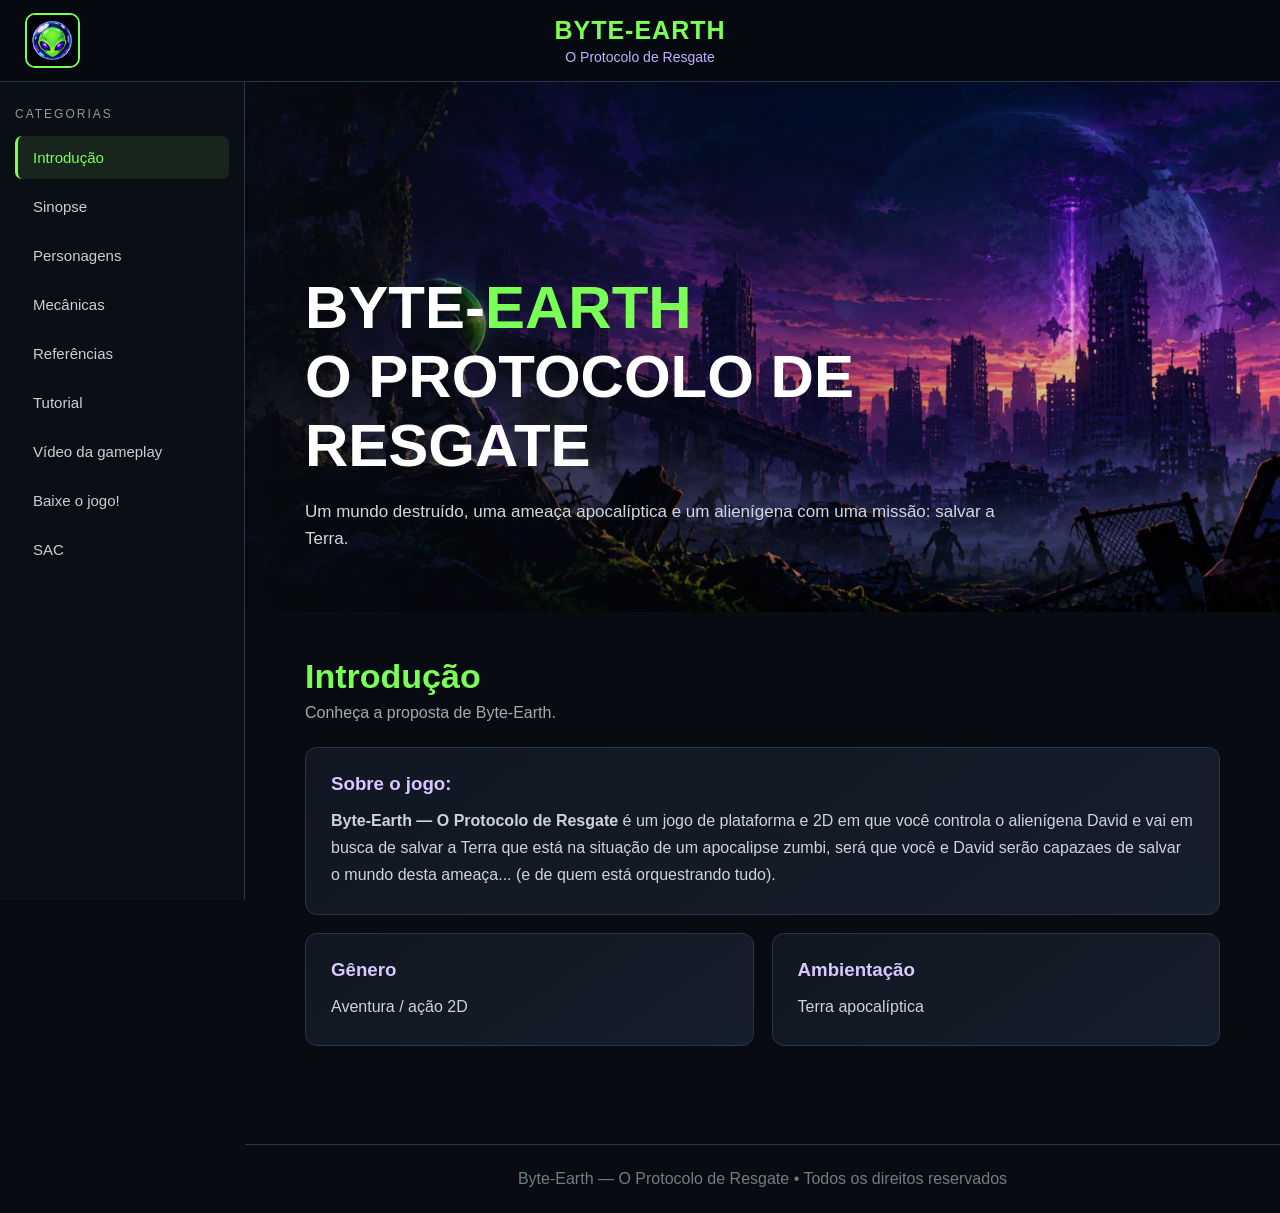
==== index.html @ 34f8e768 "Initial commit" ====
<!DOCTYPE html>
<html lang="pt-BR">

<head>
<meta charset="UTF-8">
<meta name="viewport" content="width=device-width, initial-scale=1.0">

<title>Byte-Earth — O Protocolo de Resgate</title>

<style>

* {
    box-sizing: border-box;
    margin: 0;
    padding: 0;
}

html {
    scroll-behavior: smooth;
}

body {
    font-family: Arial, sans-serif;
    background: #080b12;
    color: white;
}

/* CABEÇALHO */

header {
    position: fixed;
    top: 0;
    left: 0;
    right: 0;
    height: 82px;
    display: flex;
    align-items: center;
    justify-content: center;
    padding: 10px 25px;
    background: rgba(7, 10, 16, 0.95);
    border-bottom: 1px solid #2a3748;
    z-index: 1000;
}

.logo {
    position: absolute;
    left: 25px;
    width: 55px;
    height: 55px;
    border: 2px solid #79ff55;
    border-radius: 10px;
    display: flex;
    align-items: center;
    justify-content: center;
    color: #79ff55;
    font-size: 30px;
    overflow: hidden;
}

.logo img {
    width: 100%;
    height: 100%;
    object-fit: contain;
}

.titulo {
    text-align: center;
}

.titulo h1 {
    color: #79ff55;
    font-size: 25px;
    letter-spacing: 1px;
}

.titulo p {
    color: #c4b0ff;
    font-size: 14px;
    margin-top: 4px;
}

/* MENU LATERAL */

aside {
    position: fixed;
    top: 82px;
    left: 0;
    bottom: 0;
    width: 245px;
    background: #0a0f16;
    border-right: 1px solid #2a3748;
    padding: 25px 15px;
    z-index: 900;
}

.menu-titulo {
    color: #8d9aa7;
    font-size: 12px;
    text-transform: uppercase;
    letter-spacing: 2px;
    margin-bottom: 12px;
}

.menu button {
    width: 100%;
    border: none;
    background: transparent;
    color: #c7d0d8;
    text-align: left;
    padding: 13px 15px;
    margin: 3px 0;
    border-radius: 7px;
    cursor: pointer;
    font-size: 15px;
    border-left: 3px solid transparent;
    transition: 0.2s;
}

.menu button:hover {
    background: #17202c;
    color: white;
    border-left-color: #79ff55;
}

.menu button.ativo {
    background: #17251c;
    color: #79ff55;
    border-left-color: #79ff55;
}

/* CONTEÚDO PRINCIPAL */

main {
    margin-left: 245px;
    padding-top: 82px;
}

.banner {
    height: 530px;
    display: flex;
    align-items: flex-end;
    padding: 60px;
    position: relative;
    overflow: hidden;
    background-size: cover;
    background-position: center center;
    background-repeat: no-repeat;
    background-attachment: fixed;
}

.banner-imagem {
    position: absolute;
    inset: 0;
    width: 100%;
    height: 100%;
    object-fit: cover;
    z-index: 0;
}

.banner::after {
    content: "";
    position: absolute;
    inset: 0;
    background:
        linear-gradient(
            90deg,
            rgba(8, 11, 18, 0.85),
            rgba(8, 11, 18, 0.25),
            rgba(8, 11, 18, 0.05)
        );
    z-index: 1;
}

.banner-conteudo {
    position: relative;
    z-index: 2;
    max-width: 700px;
}

.banner h2 {
    font-size: 60px;
    text-transform: uppercase;
}

.banner h2 span {
    color: #79ff55;
}

.banner p {
    margin-top: 18px;
    color: #d0d8df;
    font-size: 17px;
    line-height: 1.6;
}

.conteudo {
    padding: 45px 60px 80px;
    max-width: 1100px;
}

.secao {
    display: none;
    animation: aparecer 0.3s ease;
}

.secao.ativa {
    display: block;
}

@keyframes aparecer {
    from {
        opacity: 0;
        transform: translateY(10px);
    }

    to {
        opacity: 1;
        transform: translateY(0);
    }
}

.secao h2 {
    color: #79ff55;
    font-size: 34px;
    margin-bottom: 8px;
}

.subtitulo {
    color: #9eabb8;
    margin-bottom: 25px;
}

/* CARDS */

.card {
    background:
        linear-gradient(
            145deg,
            #101722,
            #151e2b
        );
    border: 1px solid #2a3748;
    border-radius: 12px;
    padding: 25px;
    margin-bottom: 18px;
}

.card h3 {
    color: #d9c8ff;
    margin-bottom: 12px;
}

.card p {
    color: #cbd4dc;
    line-height: 1.7;
}

.imagem-espaco {
    width: 100%;
    min-height: 300px;
    display: flex;
    align-items: center;
    justify-content: center;
    background: #111722;
    border: 1px dashed #45566a;
    border-radius: 10px;
    color: #6f7d89;
    font-size: 18px;
    text-align: center;
    overflow: hidden;
}

.imagem-espaco img {
    max-width: 100%;
    max-height: 500px;
    object-fit: contain;
    border-radius: 8px;
}

.grid {
    display: grid;
    grid-template-columns: repeat(2, 1fr);
    gap: 18px;
}

/* VÍDEO DA GAMEPLAY */

.video-espaco {
    width: 100%;
    aspect-ratio: 16 / 9;
    min-height: 260px;
    display: flex;
    align-items: center;
    justify-content: center;
    background: #05080d;
    border: 1px dashed #45566a;
    border-radius: 10px;
    color: #6f7d89;
    font-size: 18px;
    text-align: center;
    overflow: hidden;
}

.video-espaco video,
.video-espaco iframe {
    width: 100%;
    height: 100%;
    border: 0;
    object-fit: contain;
}

/* VÍDEO DO TUTORIAL */

.video-tutorial {
    width: 100%;
    aspect-ratio: 16 / 9;
    background: #05080d;
    border: 1px solid #2a3748;
    border-radius: 10px;
    overflow: hidden;
}

.video-tutorial video {
    display: block;
    width: 100%;
    height: 100%;
    object-fit: contain;
}

/* RODAPÉ */

footer {
    margin-left: 245px;
    text-align: center;
    padding: 25px;
    border-top: 1px solid #2a3748;
    color: #6f7d89;
}

/* RESPONSIVIDADE PARA CELULARES E TABLETS */

@media (max-width: 768px) {

    header {
        height: 72px;
        padding: 8px 12px;
    }

    .logo {
        left: 12px;
        width: 44px;
        height: 44px;
    }

    .titulo h1 {
        font-size: 20px;
    }

    .titulo p {
        font-size: 12px;
    }

    aside {
        top: 72px;
        left: 0;
        right: 0;
        bottom: auto;
        width: 100%;
        padding: 8px 10px;
        border-right: 0;
        border-bottom: 1px solid #2a3748;
    }

    .menu-titulo {
        display: none;
    }

    .menu {
        display: flex;
        gap: 6px;
        overflow-x: auto;
        white-space: nowrap;
        scrollbar-width: thin;
    }

    .menu button {
        width: auto;
        flex: 0 0 auto;
        padding: 10px 12px;
        margin: 0;
        font-size: 13px;
        border-left: 0;
        border-bottom: 3px solid transparent;
        text-align: center;
    }

    .menu button:hover,
    .menu button.ativo {
        border-left-color: transparent;
        border-bottom-color: #79ff55;
    }

    main {
        margin-left: 0;
        padding-top: 132px;
    }

    .banner {
        height: 350px;
        padding: 25px;
        background-attachment: scroll;
    }

    .banner h2 {
        font-size: clamp(30px, 8vw, 46px);
    }

    .banner p {
        font-size: 14px;
    }

    .conteudo {
        padding: 30px 18px 55px;
    }

    .secao h2 {
        font-size: 29px;
    }

    .grid {
        grid-template-columns: 1fr;
    }

    .card {
        padding: 18px;
    }

    .imagem-espaco {
        min-height: 180px;
        font-size: 15px;
    }

    .video-espaco,
    .video-tutorial {
        min-height: 0;
    }

    footer {
        margin-left: 0;
        padding: 20px 12px;
    }
}

@media (max-width: 480px) {

    .logo {
        width: 38px;
        height: 38px;
    }

    .titulo h1 {
        font-size: 17px;
    }

    .titulo p {
        font-size: 11px;
    }

    .banner {
        height: 300px;
        padding: 18px;
    }

    .conteudo {
        padding-right: 14px;
        padding-left: 14px;
    }

    .card {
        padding: 15px;
    }
}

</style>

</head>

<body>

<header>

    <div class="logo">
        <img src="icone-jogo.jpg" alt="Logo Byte-Earth">
    </div>

    <div class="titulo">
        <h1>BYTE-EARTH</h1>
        <p>O Protocolo de Resgate</p>
    </div>

</header>

<!-- MENU -->

<aside>

    <div class="menu-titulo">
        Categorias
    </div>

    <nav class="menu">

        <button class="ativo"
            onclick="mostrar('introducao', this)">
            Introdução
        </button>

        <button onclick="mostrar('historia', this)">
            Sinopse
        </button>

        <button onclick="mostrar('personagem', this)">
            Personagens
        </button>

        <button onclick="mostrar('mecanica', this)">
            Mecânicas
        </button>

        <button onclick="mostrar('referencias', this)">
            Referências
        </button>

        <button onclick="mostrar('tutorial', this)">
            Tutorial
        </button>

        <button onclick="mostrar('gameplay', this)">
            Vídeo da gameplay
        </button>

        <button onclick="mostrar('download', this)">
            Baixe o jogo!
        </button>

        <button onclick="mostrar('outras', this)">
            SAC
        </button>

    </nav>

</aside>

<!-- CONTEÚDO -->

<main>

<section class="banner">

    <img
        class="banner-imagem"
        src="banner-jogo.jpeg"
        alt="Banner de Byte-Earth">

    <div class="banner-conteudo">

        <h2>
            BYTE-<span>EARTH</span><br>
            O PROTOCOLO DE RESGATE
        </h2>

        <p>
            Um mundo destruído,
            uma ameaça apocalíptica
            e um alienígena com uma missão:
            salvar a Terra.
        </p>

    </div>

</section>

<div class="conteudo">

<!-- INTRODUÇÃO -->

<section id="introducao" class="secao ativa">

    <h2>Introdução</h2>

    <p class="subtitulo">
        Conheça a proposta de Byte-Earth.
    </p>

    <div class="card">

        <h3>Sobre o jogo:</h3>

        <p>
            <strong>
                Byte-Earth — O Protocolo de Resgate
            </strong>

            é um jogo de plataforma e 2D em que você controla o alienígena David
            e vai em busca de salvar a Terra que está na situação de um apocalipse zumbi,
            será que você e David serão capazaes de salvar o mundo desta ameaça...
            (e de quem está orquestrando tudo).
        </p>

    </div>

    <div class="grid">

        <div class="card">
            <h3>Gênero</h3>
            <p>Aventura / ação 2D</p>
        </div>

        <div class="card">
            <h3>Ambientação</h3>
            <p>Terra apocalíptica</p>
        </div>

    </div>

</section>

<!-- SINOPSE -->

<section id="historia" class="secao">

    <h2>Sinopse</h2>

    <p class="subtitulo">
        O começo da jornada.
    </p>

    <div class="card">

        <h3>O Protocolo de Resgate</h3>

        <p>
            Durante uma exploração espacial, o alienígena David tem sua nave derrubada por um pulso eletromagnético misterioso e acaba caindo na Terra. Ao despertar nos destroços, ele encontra um planeta devastado, quase sem vida humana e dominado por uma perigosa corrupção digital. Armado apenas com seu Blaster de Depuração, David precisa desbravar cidades abandonadas e instalações subterrâneas, enfrentando criaturas corrompidas e superando complexos desafios de lógica, programação e matemática. Sua missão é sobreviver e desvendar o grande enigma: o que realmente aconteceu com a humanidade?

            “No mundo onde tudo pode ser reprogramado, até o destino da humanidade depende de uma escolha.”
        </p>

    </div>

    <div class="card">

        <h3>Objetivo</h3>

        <p>
            Explorar o ambiente,
            sobreviver às ameaças,
            encontrar itens importantes
            e avançar até descobrir como
            executar o protocolo de resgate.
        </p>

    </div>

</section>

<!-- PERSONAGENS -->

<section id="personagem" class="secao">

    <h2>Personagens</h2>

    <p class="subtitulo">
        Os personagens de Byte-Earth.
    </p>

    <div class="card">

        <h3>Alienígena David</h3>

        <p>
            David é o personagem principal, controlado
            pelo jogador.
            <br>
            Ele possui um visual alienígena,
            utiliza um traje espacial e sua
            arma: Blaster de Depuração para enfrentar os zumbis e outros perigos
            encontrados durante a missão.
        </p>

        <div class="imagem-espaco">
            <img src="david.png" alt="Imagem do alienígena David">
        </div>

    </div>

    <div class="card">

        <h3>Alienígena Paul</h3>

        <p>
            Paul é o antagonista principal, enfrentando ou se aliando
            ao jogador.
            <br>
            Ele possui um visual alienígena,
            utiliza um traje espacial e sua
            arma: Blaster de Depuração Zumbi para enfrentar o jogador e seus possíveis aliados
            encontrados durante a missão.
        </p>

        <div class="imagem-espaco">
            <img src="paul.png" alt="Imagem do alienígena Paul">
        </div>

    </div>

    <div class="card">

        <h3>Zumbi</h3>

        <p>
            Zumbi comum<br>
            Quem será que está por trás disso? São muitos!
        </p>

        <div class="imagem-espaco">
            <img src="zumbinormalidade.jpeg" alt="Imagem do zumbi">
        </div>

    </div>

    </div>

</section>

<!-- MECÂNICAS -->

<section id="mecanica" class="secao">

    <h2>Mecânicas</h2>

    <p class="subtitulo">
        Como o jogador interage com o jogo.
    </p>

    <div class="grid">

        <div class="card">

            <h3>Movimentação</h3>

            <p>
                • Andar<br>
                • Correr<br>
                • Pular<br>
                • Agachar
            </p>

        </div>

        <div class="card">

            <h3>Combate</h3>

            <p>
                • Mirar<br>
                • Atirar<br>
                • Enfrentar inimigos<br>
                • Reagir ao dano
            </p>

        </div>

    </div>

    <div class="card">

        <h3>Imagem das mecânicas</h3>

        <div class="imagem-espaco">
            <img src="mecanica-jogo.jpg" alt="Imagem das mecânicas do jogo">
        </div>

    </div>

</section>

<!-- REFERÊNCIAS -->

<section id="referencias" class="secao">

    <h2>Referências</h2>

    <p class="subtitulo">
        Referências e materiais utilizados no desenvolvimento de Byte-Earth.
    </p>

    <div class="card">

        <h3>Inspirações</h3>

        <p>
            Além da imaginação fértil dos desenvolvedores, alguns jogos e projetos que serviram de inspiração foram:<br>

            Mega man: a referência mais evidente, com o protagonista tendo características semelhantes ao Mega-man, já que
            David é pequeno e está em visão lateral, com a estrutura muito parecida com o personagem.<br>

            Alien Hominid: A história de Alien Hominid é parecida com a história de Byte-Earth, já que um alien(muito parecido com
            David inclusive) é submetido a situações caóiticas em meio a um cenário de destruição e cheio de combate.<br>

            Jogos de apocalipse zumbi em geral: O cenário zumbi foi inspirado no sucesso de séries e jogos como The Walking Dead, Resident Evil,
            Left 4 Dead e etc
        </p>

    </div>

</section>

<!-- TUTORIAL -->

<section id="tutorial" class="secao">

    <h2>Tutorial</h2>

    <p class="subtitulo">
        Aprenda como jogar Byte-Earth.
    </p>

    <div class="card">

        <h3>Como jogar</h3>

        <p>
            Confira o tutorial para conhecer os comandos e aprender o básico
            para começar sua aventura em Byte-Earth.
        </p>

        <div class="video-tutorial">

            <video controls playsinline preload="metadata">

                <source src="TUTORIAL.mp4" type="video/mp4">

            </video>

        </div>

    </div>

</section>

<!-- VÍDEO DA GAMEPLAY -->

<section id="gameplay" class="secao">

    <h2>Vídeo da gameplay</h2>

    <p class="subtitulo">
        Veja Byte-Earth em ação.
    </p>

    <div class="card">

        <h3>Gameplay do jogo</h3>

        <p>
            Assista a um vídeo mostrando um pouco da jogabilidade,
            dos cenários e dos desafios encontrados durante a aventura.
        </p>

        <div class="video-espaco">
    <video controls>
        <source src="video.gameplay.mp4" type="video/mp4">
    </video>
</div>

    </div>

</section>

<!-- DOWNLOAD -->

<section id="download" class="secao">

    <h2>Baixe o jogo!</h2>

    <p class="subtitulo">
        Em breve você poderá baixar o jogo por aqui.
    </p>

    <div class="card">

        <h3>Download</h3>

        <p>
            Link do github:<br>
            https://github.com/ophkkj/Byte-Earth-Jogo-2026
        </p>

    </div>

</section>

<!-- SAC -->

<section id="outras" class="secao">

    <h2>SAC</h2>

    <p class="subtitulo">
        Entre em contato com os desenvolvedores:
    </p>

    <div class="card">

        <h3>E-mail</h3>

        <p>
            davielmerror@gmail.com
            <br>
            ph13012000@gmail.com
            <br>
            guilherme.lima271985@gmail.com
        </p>

    </div>

</section>

</div>

</main>

<!-- RODAPÉ -->

<footer>

    Byte-Earth — O Protocolo de Resgate
    • Todos os direitos reservados

</footer>

<!-- JAVASCRIPT -->

<script>

function mostrar(id, botao) {

    const secoes =
        document.querySelectorAll(".secao");

    secoes.forEach(function(secao) {

        secao.classList.remove("ativa");

    });

    document
        .getElementById(id)
        .classList.add("ativa");

    const botoes =
        document.querySelectorAll(".menu button");

    botoes.forEach(function(btn) {

        btn.classList.remove("ativo");

    });

    botao.classList.add("ativo");

    window.scrollTo({
        top: 0,
        behavior: "smooth"
    });

}

window.addEventListener("scroll", function() {

    const imagem =
        document.querySelector(".banner-imagem");

    const scroll =
        window.scrollY;

    imagem.style.transform =
        "translateY(" + (scroll * 0.35) + "px)";

});

</script>

</body>
</html>
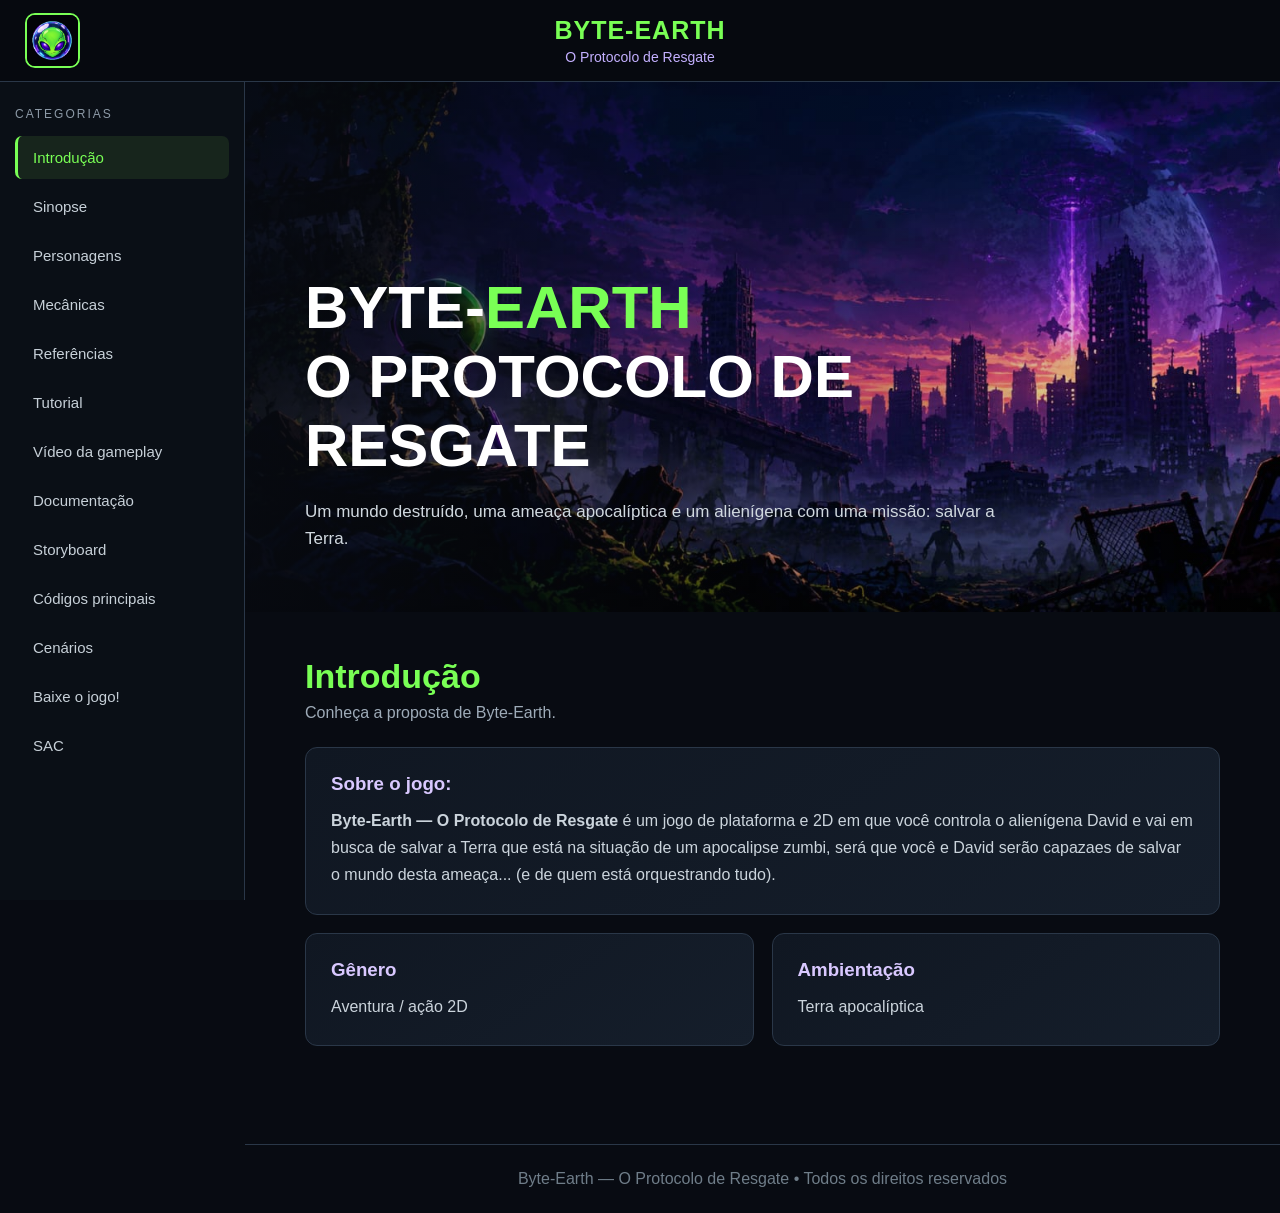
==== commit 4373313a: "nova_versao" ====
--- a/index.html
+++ b/index.html
@@ -91,6 +91,7 @@
     border-right: 1px solid #2a3748;
     padding: 25px 15px;
     z-index: 900;
+    overflow-y: auto;
 }
 
 .menu-titulo {
@@ -539,6 +540,24 @@
             Vídeo da gameplay
         </button>
 
+        <!-- NOVAS ABAS -->
+
+        <button onclick="mostrar('documentacao', this)">
+            Documentação
+        </button>
+
+        <button onclick="mostrar('storyboard', this)">
+            Storyboard
+        </button>
+
+        <button onclick="mostrar('codigos', this)">
+            Códigos principais
+        </button>
+
+        <button onclick="mostrar('cenarios', this)">
+            Cenários
+        </button>
+
         <button onclick="mostrar('download', this)">
             Baixe o jogo!
         </button>
@@ -808,7 +827,9 @@
             David inclusive) é submetido a situações caóiticas em meio a um cenário de destruição e cheio de combate.<br>
 
             Jogos de apocalipse zumbi em geral: O cenário zumbi foi inspirado no sucesso de séries e jogos como The Walking Dead, Resident Evil,
-            Left 4 Dead e etc
+            Left 4 Dead e etc<br>
+
+            Cuphead: além de todos esses, a boss fight foi inspirada nas lutas de Cuphead
         </p>
 
     </div>
@@ -877,6 +898,339 @@
 
 </section>
 
+
+<!-- DOCUMENTAÇÃO -->
+
+<section id="documentacao" class="secao">
+
+    <h2>Documentação</h2>
+
+    <p class="subtitulo">
+        Materiais de documentação do projeto Byte-Earth.
+    </p>
+
+    <div class="card">
+
+        <h3>Roteiro completo</h3>
+
+        <p>
+            Aqui será apresentado o roteiro completo do jogo.
+        </p>
+
+        <div class="imagem-espaco">
+
+    <a href="ROTEIRO.COMPLETO.pdf" target="_blank">
+        ROTEIRO COMPLETO
+    </a>
+
+</div>
+
+    </div>
+
+    <div class="card">s
+
+        <h3>ABNT</h3>
+
+        <p>
+            Documentação do projeto organizada de acordo
+            com as normas solicitadas.
+        </p>
+
+        <div class="imagem-espaco">
+
+    <a href="Byte_Earth_Documentacao_ABNT_Completa.docx" target="_blank">
+        ABNT
+    </a>
+
+</div>
+
+    </div>
+
+    <div class="card">
+
+        <h3>Documentação do site</h3>
+
+        <p>
+            Documentação referente à criação,
+            estrutura e desenvolvimento do site.
+        </p>
+
+        <div class="imagem-espaco">
+
+    <a href="Documentacao_site_certo.pdf" target="_blank">
+        DOCUMENTAÇÃO DO SITE
+    </a>
+
+</div>
+
+    </div>
+
+</section>
+
+
+<!-- STORYBOARD -->
+
+<section id="storyboard" class="secao">
+
+    <h2>Storyboards</h2>
+
+    <p class="subtitulo">
+        Representação das principais cenas do jogo.<br>
+        (Idealizadas em Maio, nem todas foram pra versão final)
+    </p>
+
+    <div class="grid">
+
+        <div class="card">
+
+            <h3>Storyboard 1</h3>
+
+            <div class="imagem-espaco">
+                <img src="storyboard1.jpg" alt="Storyboard 1">
+            </div>
+
+        </div>
+
+        <div class="card">
+
+            <h3>Storyboard 2</h3>
+
+            <div class="imagem-espaco">
+                <img src="storyboard2.jpg" alt="Storyboard 2">
+            </div>
+
+        </div>
+
+        <div class="card">
+
+            <h3>Storyboard 3</h3>
+
+            <div class="imagem-espaco">
+                <img src="storyboard3.jpg" alt="Storyboard 3">
+            </div>
+
+        </div>
+
+        <div class="card">
+
+            <h3>Storyboard 4</h3>
+
+            <div class="imagem-espaco">
+                <img src="storyboard4.jpg" alt="Storyboard 4">
+            </div>
+
+        </div>
+
+        <div class="card">
+
+            <h3>Storyboard 5</h3>
+
+            <div class="imagem-espaco">
+                <img src="storyboard5.jpg" alt="Storyboard 5">
+            </div>
+
+        </div>
+
+    </div>
+
+</section>
+
+
+<!-- CÓDIGOS PRINCIPAIS -->
+
+<section id="codigos" class="secao">
+
+    <h2>Códigos principais</h2>
+
+    <p class="subtitulo">
+        Principais códigos utilizados no projeto.
+    </p>
+
+    <div class="card">
+
+        <h3>Principais códigos do jogo</h3>
+
+        <p>
+            Aqui serão apresentados os principais códigos
+            utilizados no desenvolvimento do jogo.
+        </p>
+
+        <div class="imagem-espaco">
+
+            <button onclick="codigoJogoAnterior()">
+                &#10094;
+            </button>
+
+            <img id="codigo-jogo-imagem"
+                src="ESPACO_PARA_IMAGEM_CODIGO_JOGO_1"
+                alt="Código principal do jogo">
+
+            <button onclick="codigoJogoProximo()">
+                &#10095;
+            </button>
+
+        </div>
+
+        <p>
+            <span id="codigo-jogo-contador">1 / 5</span>
+        </p>
+
+    </div>
+
+
+    <div class="card">
+
+        <h3>Principais códigos do site</h3>
+
+        <p>
+            Aqui serão apresentados os principais códigos
+            utilizados no desenvolvimento do site.
+        </p>
+
+        <div class="imagem-espaco">
+
+            <button onclick="codigoSiteAnterior()">
+                &#10094;
+            </button>
+
+            <img id=""
+                src="ESPACO_PARA_IMAGEM_CODIGO_SITE_1"
+                alt="Código principal do site">
+
+            <button onclick="codigoSiteProximo()">
+                &#10095;
+            </button>
+
+        </div>
+
+        <p>
+            <span id="codigo-site-contador">1 / 5</span>
+        </p>
+
+    </div>
+
+</section>
+
+
+<!-- CENÁRIOS -->
+
+<section id="cenarios" class="secao">
+
+    <h2>Cenários</h2>
+
+    <p class="subtitulo">
+        Principais cenários presentes no jogo.
+    </p>
+
+    <div class="card">
+
+        <h3> Menu pricipal</h3>
+
+        <div class="imagem-espaco">
+            <img src="menu.jpeg" alt="Cenário 1">
+        </div>
+
+        <p>
+            Menu Principal, é nessa imagem que você tem sua primeira interaçaão com Byte-Earth, podendo começar a jogar,
+            escolher opções, ou sair do jogo... Mas você não faria isso com o David.
+        </p>
+
+    </div>
+
+
+    <div class="card">
+
+        <h3>Avenida dos Sonhos </h3>
+
+        <div class="imagem-espaco">
+            <img src="fase1.jpeg" alt="Cenário 2">
+        </div>
+
+        <p>
+            Fase inicial, é aqui que você aprende os comandos básicos e inicia sua jornada em Byte-Earth.
+        </p>
+
+    </div>
+
+
+    <div class="card">
+
+        <h3>Subúrbios Devastados (parte 1)</h3>
+
+        <div class="imagem-espaco">
+            <img src="SUBURBIOS.DEVASTADOS.png" alt="Cenário 3">
+        </div>
+
+        <p>
+            Apenas um zumbi para preparar David do que vem pela frente. 
+        </p>
+
+    </div>
+
+
+    <div class="card">
+
+        <h3>Subúrbios Devastados (parte 2)</h3>
+
+        <div class="imagem-espaco">
+            <img src="Metrô em Ruínas na Cidade Abandonada.png" alt="Cenário 4">
+        </div>
+
+        <p>
+             CUIDADO! SÃO MUITOS!!!
+        </p>
+
+    </div>
+
+
+    <div class="card">
+
+        <h3>Metrô em Ruínas (parte 1)</h3>
+
+        <div class="imagem-espaco">
+            <img src="fase4.jpeg" alt="Cenário 5">
+        </div>
+
+        <p>
+            Mais alguns zumbis. Onde foram parar os humanos?
+        </p>
+
+    </div>
+
+
+    <div class="card">
+
+        <h3>Metrô em Ruínas (parte 2, Quiz)</h3>
+
+        <div class="imagem-espaco">
+            <img src="METRO.QUIZ.png" alt="Cenário 6">
+        </div>
+
+        <p>
+            Chega de zumbis! Aqui você terá de por em prática seus conhecimentos sobre IFDS, ACRE e matemática. Isso se quiser
+            passar para uma... EMBOSCADA!! 
+        </p>
+
+    </div>
+
+    <div class="card">
+
+        <h3>David vs Paul</h3>
+
+        <div class="imagem-espaco">
+            <img src="arena.jpeg" alt="Cenário 7">
+        </div>
+
+        <p>
+            Chegou a hora de enfrentar o responsável por todo o caos da Terra, 
+            se prepare para uma batalha épica contra Paul, o irmão do protagonista.
+        </p>
+
+    </div>
+
+</section>
+
+
 <!-- DOWNLOAD -->
 
 <section id="download" class="secao">
@@ -893,7 +1247,7 @@
 
         <p>
             Link do github:<br>
-            https://github.com/ophkkj/Byte-Earth-Jogo-2026
+            https://github.com/ophkkj/ByteEarth_completo_versao_final
         </p>
 
     </div>
@@ -976,6 +1330,85 @@
 
 }
 
+
+/* CÓDIGOS DO JOGO */
+
+let codigoJogoAtual = 1;
+
+function codigoJogoProximo() {
+
+    codigoJogoAtual++;
+
+    if (codigoJogoAtual > 5) {
+        codigoJogoAtual = 1;
+    }
+
+    document.getElementById("codigo-jogo-imagem").src =
+        "ESPACO_PARA_IMAGEM_CODIGO_JOGO_" +
+        codigoJogoAtual;
+
+    document.getElementById("codigo-jogo-contador").textContent =
+        codigoJogoAtual + " / 5";
+
+}
+
+function codigoJogoAnterior() {
+
+    codigoJogoAtual--;
+
+    if (codigoJogoAtual < 1) {
+        codigoJogoAtual = 5;
+    }
+
+    document.getElementById("codigo-jogo-imagem").src =
+        "ESPACO_PARA_IMAGEM_CODIGO_JOGO_" +
+        codigoJogoAtual;
+
+    document.getElementById("codigo-jogo-contador").textContent =
+        codigoJogoAtual + " / 5";
+
+}
+
+
+/* CÓDIGOS DO SITE */
+
+let codigoSiteAtual = 1;
+
+function codigoSiteProximo() {
+
+    codigoSiteAtual++;
+
+    if (codigoSiteAtual > 5) {
+        codigoSiteAtual = 1;
+    }
+
+    document.getElementById("codigo-site-imagem").src =
+        "ESPACO_PARA_IMAGEM_CODIGO_SITE_" +
+        codigoSiteAtual;
+
+    document.getElementById("codigo-site-contador").textContent =
+        codigoSiteAtual + " / 5";
+
+}
+
+function codigoSiteAnterior() {
+
+    codigoSiteAtual--;
+
+    if (codigoSiteAtual < 1) {
+        codigoSiteAtual = 5;
+    }
+
+    document.getElementById("codigo-site-imagem").src =
+        "ESPACO_PARA_IMAGEM_CODIGO_SITE_" +
+        codigoSiteAtual;
+
+    document.getElementById("codigo-site-contador").textContent =
+        codigoSiteAtual + " / 5";
+
+}
+
+
 window.addEventListener("scroll", function() {
 
     const imagem =
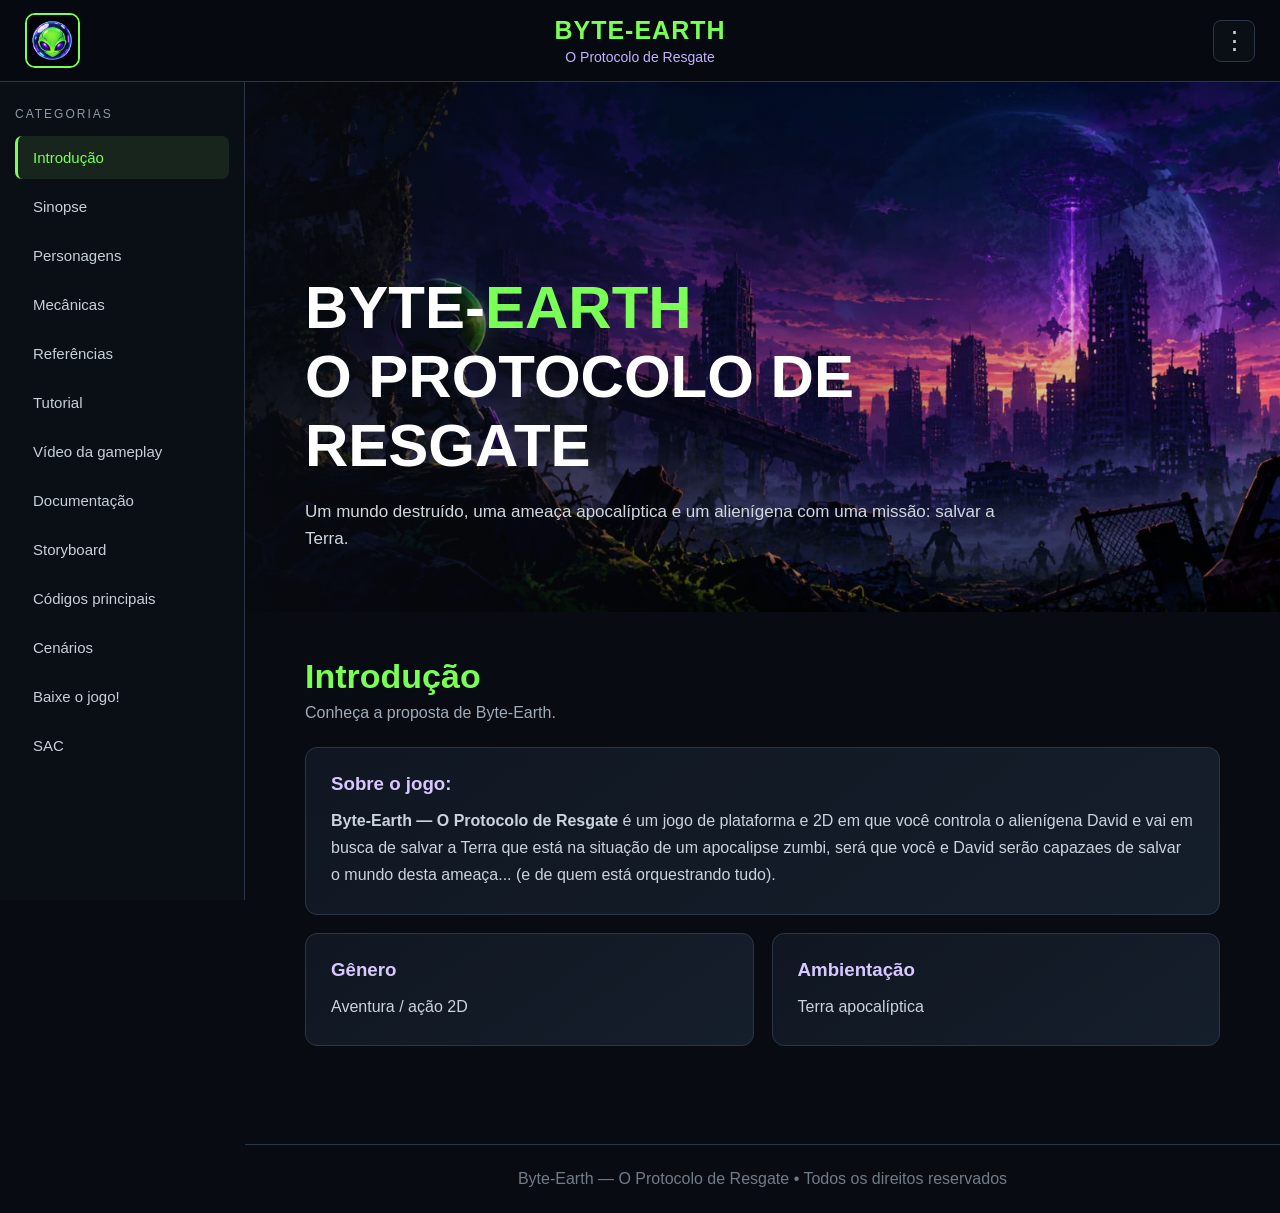
==== commit 684be4a8: "atualizaçao-semi" ====
--- a/index.html
+++ b/index.html
@@ -79,6 +79,226 @@
     margin-top: 4px;
 }
 
+
+/* ============================= */
+/* OPÇÕES DE VISUALIZAÇÃO */
+/* ============================= */
+
+.opcoes-visualizacao {
+    position: absolute;
+    right: 25px;
+    top: 50%;
+    transform: translateY(-50%);
+    z-index: 1100;
+}
+
+#botao-tema {
+    width: 42px;
+    height: 42px;
+    border: 1px solid #2a3748;
+    border-radius: 8px;
+    background: #0a0f16;
+    color: #c7d0d8;
+    font-size: 25px;
+    line-height: 1;
+    cursor: pointer;
+    transition: 0.2s;
+}
+
+#botao-tema:hover {
+    background: #17202c;
+    color: #79ff55;
+    border-color: #79ff55;
+}
+
+.menu-tema {
+    display: none;
+    position: absolute;
+    right: 0;
+    top: 50px;
+    width: 175px;
+    background: #0a0f16;
+    border: 1px solid #2a3748;
+    border-radius: 8px;
+    padding: 6px;
+    box-shadow: 0 8px 25px rgba(0, 0, 0, 0.35);
+}
+
+.menu-tema.aberto {
+    display: block;
+}
+
+.menu-tema button {
+    width: 100%;
+    border: none;
+    background: transparent;
+    color: #c7d0d8;
+    text-align: left;
+    padding: 10px 12px;
+    border-radius: 6px;
+    cursor: pointer;
+    font-size: 14px;
+}
+
+.menu-tema button:hover {
+    background: #17202c;
+    color: #79ff55;
+}
+
+
+/* ============================= */
+/* MODO CLARO */
+/* ============================= */
+
+body.modo-claro {
+    background: #f4f6f8;
+    color: #17202c;
+}
+
+body.modo-claro header {
+    background: rgba(255, 255, 255, 0.96);
+    border-bottom-color: #cbd3dc;
+}
+
+body.modo-claro #botao-tema {
+    background: #ffffff;
+    color: #4b5865;
+    border-color: #cbd3dc;
+}
+
+body.modo-claro #botao-tema:hover {
+    background: #eef3f0;
+    color: #2f8f1f;
+    border-color: #79ff55;
+}
+
+body.modo-claro .menu-tema {
+    background: #ffffff;
+    border-color: #cbd3dc;
+    box-shadow: 0 8px 25px rgba(0, 0, 0, 0.15);
+}
+
+body.modo-claro .menu-tema button {
+    color: #36414c;
+}
+
+body.modo-claro .menu-tema button:hover {
+    background: #eef3f0;
+    color: #2f8f1f;
+}
+
+body.modo-claro aside {
+    background: #ffffff;
+    border-right-color: #cbd3dc;
+}
+
+body.modo-claro .menu-titulo {
+    color: #66727d;
+}
+
+body.modo-claro .menu button {
+    color: #4b5865;
+}
+
+body.modo-claro .menu button:hover {
+    background: #e9eef2;
+    color: #17202c;
+    border-left-color: #2f8f1f;
+}
+
+body.modo-claro .menu button.ativo {
+    background: #e8f3e5;
+    color: #2f8f1f;
+    border-left-color: #2f8f1f;
+}
+
+body.modo-claro .banner::after {
+    background:
+        linear-gradient(
+            90deg,
+            rgba(255, 255, 255, 0.82),
+            rgba(255, 255, 255, 0.30),
+            rgba(255, 255, 255, 0.05)
+        );
+}
+
+body.modo-claro .banner p {
+    color: #27333e;
+}
+
+body.modo-claro .secao h2 {
+    color: #2f8f1f;
+}
+
+body.modo-claro .subtitulo {
+    color: #66727d;
+}
+
+body.modo-claro .card {
+    background:
+        linear-gradient(
+            145deg,
+            #ffffff,
+            #eef2f5
+        );
+    border-color: #cbd3dc;
+}
+
+body.modo-claro .card h3 {
+    color: #5d42a6;
+}
+
+body.modo-claro .card p {
+    color: #36414c;
+}
+
+body.modo-claro .imagem-espaco {
+    background: #edf1f4;
+    border-color: #9eabb8;
+    color: #66727d;
+}
+
+body.modo-claro .video-espaco {
+    background: #e8edf1;
+    border-color: #9eabb8;
+    color: #66727d;
+}
+
+body.modo-claro .video-tutorial {
+    background: #e8edf1;
+    border-color: #cbd3dc;
+}
+
+body.modo-claro footer {
+    border-top-color: #cbd3dc;
+    color: #66727d;
+}
+
+body.modo-claro .botao-download {
+    background: #2f8f1f;
+    color: #ffffff;
+    border-color: #2f8f1f;
+}
+
+body.modo-claro .botao-download:hover {
+    background: transparent;
+    color: #2f8f1f;
+    border-color: #2f8f1f;
+}
+
+body.modo-claro .logo {
+    border-color: #2f8f1f;
+}
+
+body.modo-claro .titulo h1 {
+    color: #2f8f1f;
+}
+
+body.modo-claro .titulo p {
+    color: #6f50bd;
+}
+
+
 /* MENU LATERAL */
 
 aside {
@@ -129,6 +349,7 @@
     border-left-color: #79ff55;
 }
 
+
 /* CONTEÚDO PRINCIPAL */
 
 main {
@@ -230,6 +451,7 @@
     color: #9eabb8;
     margin-bottom: 25px;
 }
+
 
 /* CARDS */
 
@@ -278,11 +500,23 @@
     border-radius: 8px;
 }
 
+.codigo-imagem {
+    max-width: calc(100% - 100px);
+    max-height: 450px;
+    width: auto;
+    height: auto;
+    object-fit: contain;
+    border-radius: 8px;
+    flex-shrink: 1;
+    min-width: 0;
+}
+
 .grid {
     display: grid;
     grid-template-columns: repeat(2, 1fr);
     gap: 18px;
 }
+
 
 /* VÍDEO DA GAMEPLAY */
 
@@ -310,6 +544,7 @@
     object-fit: contain;
 }
 
+
 /* VÍDEO DO TUTORIAL */
 
 .video-tutorial {
@@ -328,6 +563,30 @@
     object-fit: contain;
 }
 
+
+/* BOTÃO DE DOWNLOAD */
+
+.botao-download {
+    display: inline-block;
+    padding: 13px 28px;
+    margin-top: 10px;
+    background: #79ff55;
+    color: #080b12;
+    text-decoration: none;
+    font-weight: bold;
+    font-size: 16px;
+    border-radius: 8px;
+    border: 2px solid #79ff55;
+    transition: 0.2s;
+}
+
+.botao-download:hover {
+    background: transparent;
+    color: #79ff55;
+    transform: scale(1.05);
+}
+
+
 /* RODAPÉ */
 
 footer {
@@ -338,6 +597,7 @@
     color: #6f7d89;
 }
 
+
 /* RESPONSIVIDADE PARA CELULARES E TABLETS */
 
 @media (max-width: 768px) {
@@ -359,6 +619,20 @@
 
     .titulo p {
         font-size: 12px;
+    }
+
+    .opcoes-visualizacao {
+        right: 12px;
+    }
+
+    #botao-tema {
+        width: 38px;
+        height: 38px;
+        font-size: 23px;
+    }
+
+    .menu-tema {
+        top: 45px;
     }
 
     aside {
@@ -401,6 +675,11 @@
         border-bottom-color: #79ff55;
     }
 
+    body.modo-claro .menu button:hover,
+    body.modo-claro .menu button.ativo {
+        border-bottom-color: #2f8f1f;
+    }
+
     main {
         margin-left: 0;
         padding-top: 132px;
@@ -483,7 +762,6 @@
 }
 
 </style>
-
 </head>
 
 <body>
@@ -499,7 +777,31 @@
         <p>O Protocolo de Resgate</p>
     </div>
 
+    <div class="opcoes-visualizacao">
+
+        <button
+            id="botao-tema"
+            onclick="alternarMenuTema()"
+            aria-label="Opções de visualização">
+            ⋮
+        </button>
+
+        <div id="menu-tema" class="menu-tema">
+
+            <button onclick="mudarTema('claro')">
+                ☀️ Modo claro
+            </button>
+
+            <button onclick="mudarTema('escuro')">
+                🌙 Modo escuro
+            </button>
+
+        </div>
+
+    </div>
+
 </header>
+
 
 <!-- MENU -->
 
@@ -540,8 +842,6 @@
             Vídeo da gameplay
         </button>
 
-        <!-- NOVAS ABAS -->
-
         <button onclick="mostrar('documentacao', this)">
             Documentação
         </button>
@@ -569,6 +869,7 @@
     </nav>
 
 </aside>
+
 
 <!-- CONTEÚDO -->
 
@@ -599,7 +900,9 @@
 
 </section>
 
+
 <div class="conteudo">
+
 
 <!-- INTRODUÇÃO -->
 
@@ -616,6 +919,7 @@
         <h3>Sobre o jogo:</h3>
 
         <p>
+
             <strong>
                 Byte-Earth — O Protocolo de Resgate
             </strong>
@@ -624,6 +928,7 @@
             e vai em busca de salvar a Terra que está na situação de um apocalipse zumbi,
             será que você e David serão capazaes de salvar o mundo desta ameaça...
             (e de quem está orquestrando tudo).
+
         </p>
 
     </div>
@@ -644,6 +949,7 @@
 
 </section>
 
+
 <!-- SINOPSE -->
 
 <section id="historia" class="secao">
@@ -659,9 +965,11 @@
         <h3>O Protocolo de Resgate</h3>
 
         <p>
+
             Durante uma exploração espacial, o alienígena David tem sua nave derrubada por um pulso eletromagnético misterioso e acaba caindo na Terra. Ao despertar nos destroços, ele encontra um planeta devastado, quase sem vida humana e dominado por uma perigosa corrupção digital. Armado apenas com seu Blaster de Depuração, David precisa desbravar cidades abandonadas e instalações subterrâneas, enfrentando criaturas corrompidas e superando complexos desafios de lógica, programação e matemática. Sua missão é sobreviver e desvendar o grande enigma: o que realmente aconteceu com a humanidade?
 
             “No mundo onde tudo pode ser reprogramado, até o destino da humanidade depende de uma escolha.”
+
         </p>
 
     </div>
@@ -671,16 +979,19 @@
         <h3>Objetivo</h3>
 
         <p>
+
             Explorar o ambiente,
             sobreviver às ameaças,
             encontrar itens importantes
             e avançar até descobrir como
             executar o protocolo de resgate.
+
         </p>
 
     </div>
 
 </section>
+
 
 <!-- PERSONAGENS -->
 
@@ -697,59 +1008,77 @@
         <h3>Alienígena David</h3>
 
         <p>
+
             David é o personagem principal, controlado
             pelo jogador.
             <br>
+
             Ele possui um visual alienígena,
             utiliza um traje espacial e sua
             arma: Blaster de Depuração para enfrentar os zumbis e outros perigos
             encontrados durante a missão.
+
         </p>
 
         <div class="imagem-espaco">
-            <img src="david.png" alt="Imagem do alienígena David">
-        </div>
-
-    </div>
+
+            <img src="david.png"
+                 alt="Imagem do alienígena David">
+
+        </div>
+
+    </div>
+
 
     <div class="card">
 
         <h3>Alienígena Paul</h3>
 
         <p>
+
             Paul é o antagonista principal, enfrentando ou se aliando
             ao jogador.
             <br>
+
             Ele possui um visual alienígena,
             utiliza um traje espacial e sua
             arma: Blaster de Depuração Zumbi para enfrentar o jogador e seus possíveis aliados
             encontrados durante a missão.
+
         </p>
 
         <div class="imagem-espaco">
-            <img src="paul.png" alt="Imagem do alienígena Paul">
-        </div>
-
-    </div>
+
+            <img src="paul.png"
+                 alt="Imagem do alienígena Paul">
+
+        </div>
+
+    </div>
+
 
     <div class="card">
 
         <h3>Zumbi</h3>
 
         <p>
+
             Zumbi comum<br>
             Quem será que está por trás disso? São muitos!
+
         </p>
 
         <div class="imagem-espaco">
-            <img src="zumbinormalidade.jpeg" alt="Imagem do zumbi">
-        </div>
-
-    </div>
+
+            <img src="zumbinormalidade.jpeg"
+                 alt="Imagem do zumbi">
+
+        </div>
 
     </div>
 
 </section>
+
 
 <!-- MECÂNICAS -->
 
@@ -796,12 +1125,16 @@
         <h3>Imagem das mecânicas</h3>
 
         <div class="imagem-espaco">
-            <img src="mecanica-jogo.jpg" alt="Imagem das mecânicas do jogo">
+
+            <img src="mecanica-jogo.jpg"
+                 alt="Imagem das mecânicas do jogo">
+
         </div>
 
     </div>
 
 </section>
+
 
 <!-- REFERÊNCIAS -->
 
@@ -818,6 +1151,7 @@
         <h3>Inspirações</h3>
 
         <p>
+
             Além da imaginação fértil dos desenvolvedores, alguns jogos e projetos que serviram de inspiração foram:<br>
 
             Mega man: a referência mais evidente, com o protagonista tendo características semelhantes ao Mega-man, já que
@@ -830,11 +1164,13 @@
             Left 4 Dead e etc<br>
 
             Cuphead: além de todos esses, a boss fight foi inspirada nas lutas de Cuphead
+
         </p>
 
     </div>
 
 </section>
+
 
 <!-- TUTORIAL -->
 
@@ -851,8 +1187,10 @@
         <h3>Como jogar</h3>
 
         <p>
+
             Confira o tutorial para conhecer os comandos e aprender o básico
             para começar sua aventura em Byte-Earth.
+
         </p>
 
         <div class="video-tutorial">
@@ -868,6 +1206,7 @@
     </div>
 
 </section>
+
 
 <!-- VÍDEO DA GAMEPLAY -->
 
@@ -884,15 +1223,21 @@
         <h3>Gameplay do jogo</h3>
 
         <p>
+
             Assista a um vídeo mostrando um pouco da jogabilidade,
             dos cenários e dos desafios encontrados durante a aventura.
+
         </p>
 
         <div class="video-espaco">
-    <video controls>
-        <source src="video.gameplay.mp4" type="video/mp4">
-    </video>
-</div>
+
+            <video controls>
+
+                <source src="video2.0.mp4" type="video/mp4">
+
+            </video>
+
+        </div>
 
     </div>
 
@@ -919,15 +1264,15 @@
 
         <div class="imagem-espaco">
 
-    <a href="ROTEIRO.COMPLETO.pdf" target="_blank">
-        ROTEIRO COMPLETO
-    </a>
-
-</div>
-
-    </div>
-
-    <div class="card">s
+            <a href="ROTEIRO.COMPLETO.pdf" target="_blank">
+                ROTEIRO COMPLETO
+            </a>
+
+        </div>
+
+    </div>
+
+    <div class="card">
 
         <h3>ABNT</h3>
 
@@ -938,11 +1283,11 @@
 
         <div class="imagem-espaco">
 
-    <a href="Byte_Earth_Documentacao_ABNT_Completa.docx" target="_blank">
-        ABNT
-    </a>
-
-</div>
+            <a href="Byte_Earth_Documentacao_ABNT_Completa.docx" target="_blank">
+                ABNT
+            </a>
+
+        </div>
 
     </div>
 
@@ -957,11 +1302,11 @@
 
         <div class="imagem-espaco">
 
-    <a href="Documentacao_site_certo.pdf" target="_blank">
-        DOCUMENTAÇÃO DO SITE
-    </a>
-
-</div>
+            <a href="Documentacao_site_certo.pdf" target="_blank">
+                DOCUMENTAÇÃO DO SITE
+            </a>
+
+        </div>
 
     </div>
 
@@ -986,7 +1331,10 @@
             <h3>Storyboard 1</h3>
 
             <div class="imagem-espaco">
-                <img src="storyboard1.jpg" alt="Storyboard 1">
+
+                <img src="storyboard1.jpg"
+                     alt="Storyboard 1">
+
             </div>
 
         </div>
@@ -996,7 +1344,10 @@
             <h3>Storyboard 2</h3>
 
             <div class="imagem-espaco">
-                <img src="storyboard2.jpg" alt="Storyboard 2">
+
+                <img src="storyboard2.jpg"
+                     alt="Storyboard 2">
+
             </div>
 
         </div>
@@ -1006,7 +1357,10 @@
             <h3>Storyboard 3</h3>
 
             <div class="imagem-espaco">
-                <img src="storyboard3.jpg" alt="Storyboard 3">
+
+                <img src="storyboard3.jpg"
+                     alt="Storyboard 3">
+
             </div>
 
         </div>
@@ -1016,7 +1370,10 @@
             <h3>Storyboard 4</h3>
 
             <div class="imagem-espaco">
-                <img src="storyboard4.jpg" alt="Storyboard 4">
+
+                <img src="storyboard4.jpg"
+                     alt="Storyboard 4">
+
             </div>
 
         </div>
@@ -1026,7 +1383,10 @@
             <h3>Storyboard 5</h3>
 
             <div class="imagem-espaco">
-                <img src="storyboard5.jpg" alt="Storyboard 5">
+
+                <img src="storyboard5.jpg"
+                     alt="Storyboard 5">
+
             </div>
 
         </div>
@@ -1062,8 +1422,9 @@
             </button>
 
             <img id="codigo-jogo-imagem"
-                src="ESPACO_PARA_IMAGEM_CODIGO_JOGO_1"
-                alt="Código principal do jogo">
+                 src="codegame1.jpeg"
+                 class="codigo-imagem"
+                 alt="Código principal do jogo">
 
             <button onclick="codigoJogoProximo()">
                 &#10095;
@@ -1075,6 +1436,17 @@
             <span id="codigo-jogo-contador">1 / 5</span>
         </p>
 
+        <p>
+
+            <strong>Legenda do código:</strong>
+
+            <span id="codigo-jogo-legenda">
+                Parte do código que permite o David andar, além de um pouco da programação que
+                permite existir a gravidade, falando mais sobre a física do jogo.
+            </span>
+
+        </p>
+
     </div>
 
 
@@ -1093,9 +1465,10 @@
                 &#10094;
             </button>
 
-            <img id=""
-                src="ESPACO_PARA_IMAGEM_CODIGO_SITE_1"
-                alt="Código principal do site">
+            <img id="codigo-site-imagem"
+                 src="codesite1.jpeg"
+                 class="codigo-imagem"
+                 alt="Código principal do site">
 
             <button onclick="codigoSiteProximo()">
                 &#10095;
@@ -1107,6 +1480,17 @@
             <span id="codigo-site-contador">1 / 5</span>
         </p>
 
+        <p>
+
+            <strong>Legenda do código:</strong>
+
+            <span id="codigo-site-legenda">
+                Um pouco do início do código, início do cabeçalho e
+                de uma das partes mais importantes, o header.
+            </span>
+
+        </p>
+
     </div>
 
 </section>
@@ -1124,10 +1508,13 @@
 
     <div class="card">
 
-        <h3> Menu pricipal</h3>
+        <h3>Menu pricipal</h3>
 
         <div class="imagem-espaco">
-            <img src="menu.jpeg" alt="Cenário 1">
+
+            <img src="menu.jpeg"
+                 alt="Cenário 1">
+
         </div>
 
         <p>
@@ -1140,10 +1527,13 @@
 
     <div class="card">
 
-        <h3>Avenida dos Sonhos </h3>
+        <h3>Avenida dos Sonhos</h3>
 
         <div class="imagem-espaco">
-            <img src="fase1.jpeg" alt="Cenário 2">
+
+            <img src="fase1.jpeg"
+                 alt="Cenário 2">
+
         </div>
 
         <p>
@@ -1158,11 +1548,14 @@
         <h3>Subúrbios Devastados (parte 1)</h3>
 
         <div class="imagem-espaco">
-            <img src="SUBURBIOS.DEVASTADOS.png" alt="Cenário 3">
-        </div>
-
-        <p>
-            Apenas um zumbi para preparar David do que vem pela frente. 
+
+            <img src="SUBURBIOS.DEVASTADOS.png"
+                 alt="Cenário 3">
+
+        </div>
+
+        <p>
+            Apenas um zumbi para preparar David do que vem pela frente.
         </p>
 
     </div>
@@ -1173,11 +1566,14 @@
         <h3>Subúrbios Devastados (parte 2)</h3>
 
         <div class="imagem-espaco">
-            <img src="Metrô em Ruínas na Cidade Abandonada.png" alt="Cenário 4">
-        </div>
-
-        <p>
-             CUIDADO! SÃO MUITOS!!!
+
+            <img src="Metrô em Ruínas na Cidade Abandonada.png"
+                 alt="Cenário 4">
+
+        </div>
+
+        <p>
+            CUIDADO! SÃO MUITOS!!!
         </p>
 
     </div>
@@ -1188,7 +1584,10 @@
         <h3>Metrô em Ruínas (parte 1)</h3>
 
         <div class="imagem-espaco">
-            <img src="fase4.jpeg" alt="Cenário 5">
+
+            <img src="fase4.jpeg"
+                 alt="Cenário 5">
+
         </div>
 
         <p>
@@ -1203,26 +1602,33 @@
         <h3>Metrô em Ruínas (parte 2, Quiz)</h3>
 
         <div class="imagem-espaco">
-            <img src="METRO.QUIZ.png" alt="Cenário 6">
+
+            <img src="METRO.QUIZ.png"
+                 alt="Cenário 6">
+
         </div>
 
         <p>
             Chega de zumbis! Aqui você terá de por em prática seus conhecimentos sobre IFDS, ACRE e matemática. Isso se quiser
-            passar para uma... EMBOSCADA!! 
-        </p>
-
-    </div>
+            passar para uma... EMBOSCADA!!
+        </p>
+
+    </div>
+
 
     <div class="card">
 
         <h3>David vs Paul</h3>
 
         <div class="imagem-espaco">
-            <img src="arena.jpeg" alt="Cenário 7">
-        </div>
-
-        <p>
-            Chegou a hora de enfrentar o responsável por todo o caos da Terra, 
+
+            <img src="arena.jpeg"
+                 alt="Cenário 7">
+
+        </div>
+
+        <p>
+            Chegou a hora de enfrentar o responsável por todo o caos da Terra,
             se prepare para uma batalha épica contra Paul, o irmão do protagonista.
         </p>
 
@@ -1238,7 +1644,7 @@
     <h2>Baixe o jogo!</h2>
 
     <p class="subtitulo">
-        Em breve você poderá baixar o jogo por aqui.
+        Baixe a versão do jogo e comece sua aventura em Byte-Earth.
     </p>
 
     <div class="card">
@@ -1246,13 +1652,19 @@
         <h3>Download</h3>
 
         <p>
-            Link do github:<br>
-            https://github.com/ophkkj/ByteEarth_completo_versao_final
-        </p>
+            Clique no botão abaixo para baixar o jogo:
+        </p>
+
+        <a href="jogo/"
+           download
+           class="botao-download">
+            Jogue Agora
+        </a>
 
     </div>
 
 </section>
+
 
 <!-- SAC -->
 
@@ -1269,7 +1681,7 @@
         <h3>E-mail</h3>
 
         <p>
-            davielmerror@gmail.com
+            davi.oliveira1@aluno.ifsp.edu.br
             <br>
             ph13012000@gmail.com
             <br>
@@ -1284,6 +1696,7 @@
 
 </main>
 
+
 <!-- RODAPÉ -->
 
 <footer>
@@ -1293,9 +1706,14 @@
 
 </footer>
 
+
 <!-- JAVASCRIPT -->
 
 <script>
+
+/* ============================= */
+/* NAVEGAÇÃO ENTRE AS SEÇÕES */
+/* ============================= */
 
 function mostrar(id, botao) {
 
@@ -1307,11 +1725,13 @@
         secao.classList.remove("ativa");
 
     });
+
 
     document
         .getElementById(id)
         .classList.add("ativa");
 
+
     const botoes =
         document.querySelectorAll(".menu button");
 
@@ -1321,7 +1741,9 @@
 
     });
 
+
     botao.classList.add("ativo");
+
 
     window.scrollTo({
         top: 0,
@@ -1331,83 +1753,163 @@
 }
 
 
+/* ============================= */
 /* CÓDIGOS DO JOGO */
+/* ============================= */
 
 let codigoJogoAtual = 1;
 
-function codigoJogoProximo() {
-
-    codigoJogoAtual++;
-
-    if (codigoJogoAtual > 5) {
-        codigoJogoAtual = 1;
-    }
+
+const imagensCodigoJogo = [
+    "codegame1.jpeg",
+    "codegame2.jpeg",
+    "codegame3.jpeg",
+    "codegame4.jpeg",
+    "codegame5.jpeg"
+];
+
+
+const legendasCodigoJogo = [
+    "[ESCREVA AQUI A LEGENDA DO CÓDIGO 1]",
+
+    "Um pouco mais sobre a movimentação horizontal de David e também sobre a reação dele ao levar dano.",
+
+    "Uma parte sobre o comportamento dos zumbis, incluindo onde eles são gerados, quantidade e distribuição pelas fases.",
+
+    "Essa parte dos códigos mostra um pouco sobre a mecânica de troca de armas, o desenvolvimento do canhão, que tira mais pontos de vida e principalmente sobre o sistema de ataque, como que a bala sai e etc",
+
+    "Esse pedaço fala um pouco mais sobre interface, animações e atalhos de teste"
+];
+
+
+function atualizarCodigoJogo() {
 
     document.getElementById("codigo-jogo-imagem").src =
-        "ESPACO_PARA_IMAGEM_CODIGO_JOGO_" +
-        codigoJogoAtual;
+        imagensCodigoJogo[codigoJogoAtual - 1];
 
     document.getElementById("codigo-jogo-contador").textContent =
         codigoJogoAtual + " / 5";
 
-}
+    document.getElementById("codigo-jogo-legenda").textContent =
+        legendasCodigoJogo[codigoJogoAtual - 1];
+
+}
+
+
+function codigoJogoProximo() {
+
+    codigoJogoAtual++;
+
+
+    if (codigoJogoAtual > 5) {
+
+        codigoJogoAtual = 1;
+
+    }
+
+
+    atualizarCodigoJogo();
+
+}
+
 
 function codigoJogoAnterior() {
 
     codigoJogoAtual--;
 
+
     if (codigoJogoAtual < 1) {
+
         codigoJogoAtual = 5;
-    }
-
-    document.getElementById("codigo-jogo-imagem").src =
-        "ESPACO_PARA_IMAGEM_CODIGO_JOGO_" +
-        codigoJogoAtual;
-
-    document.getElementById("codigo-jogo-contador").textContent =
-        codigoJogoAtual + " / 5";
-
-}
-
-
+
+    }
+
+
+    atualizarCodigoJogo();
+
+}
+
+
+/* ============================= */
 /* CÓDIGOS DO SITE */
+/* ============================= */
 
 let codigoSiteAtual = 1;
 
-function codigoSiteProximo() {
-
-    codigoSiteAtual++;
-
-    if (codigoSiteAtual > 5) {
-        codigoSiteAtual = 1;
-    }
+
+const imagensCodigoSite = [
+    "codesite1.jpeg",
+    "codesite2.jpg",
+    "codesite3.jpg",
+    "codesite4.jpg",
+    "codesite5.jpg"
+];
+
+
+const legendasCodigoSite = [
+    "[ESCREVA AQUI A LEGENDA DO CÓDIGO 1]",
+
+    "Aqui mostra um pouco de como foi programado as abas do código(Introdução, Sinopse, Personagens e etc...)",
+
+    "Este código controla a navegação do site, exibindo a seção selecionada, desativando as demais e destacando no menu a opção escolhida.",
+
+    "Um pouco da produção do carrossel, que está sendo usado nessa mesma aba. O carrossel doi uma das partes mais difíceis de serem programadas.",
+
+    "Responsividade: aqui mostra um pouco da programação do processo de responsividade do site (funcionar em qualquer dispositivo)."
+];
+
+
+function atualizarCodigoSite() {
 
     document.getElementById("codigo-site-imagem").src =
-        "ESPACO_PARA_IMAGEM_CODIGO_SITE_" +
-        codigoSiteAtual;
+        imagensCodigoSite[codigoSiteAtual - 1];
 
     document.getElementById("codigo-site-contador").textContent =
         codigoSiteAtual + " / 5";
 
-}
+    document.getElementById("codigo-site-legenda").textContent =
+        legendasCodigoSite[codigoSiteAtual - 1];
+
+}
+
+
+function codigoSiteProximo() {
+
+    codigoSiteAtual++;
+
+
+    if (codigoSiteAtual > 5) {
+
+        codigoSiteAtual = 1;
+
+    }
+
+
+    atualizarCodigoSite();
+
+}
+
 
 function codigoSiteAnterior() {
 
     codigoSiteAtual--;
 
+
     if (codigoSiteAtual < 1) {
+
         codigoSiteAtual = 5;
-    }
-
-    document.getElementById("codigo-site-imagem").src =
-        "ESPACO_PARA_IMAGEM_CODIGO_SITE_" +
-        codigoSiteAtual;
-
-    document.getElementById("codigo-site-contador").textContent =
-        codigoSiteAtual + " / 5";
-
-}
-
+
+    }
+
+
+    atualizarCodigoSite();
+
+}
+
+
+/* ============================= */
+/* EFEITO DE SCROLL DO BANNER */
+/* ============================= */
 
 window.addEventListener("scroll", function() {
 
@@ -1417,8 +1919,111 @@
     const scroll =
         window.scrollY;
 
-    imagem.style.transform =
-        "translateY(" + (scroll * 0.35) + "px)";
+    if (imagem) {
+
+        imagem.style.transform =
+            "translateY(" + (scroll * 0.35) + "px)";
+
+    }
+
+});
+
+
+/* ============================= */
+/* MODO CLARO / MODO ESCURO */
+/* ============================= */
+
+function alternarMenuTema() {
+
+    const menu =
+        document.getElementById("menu-tema");
+
+
+    if (menu) {
+
+        menu.classList.toggle("aberto");
+
+    }
+
+}
+
+
+function mudarTema(tema) {
+
+    const corpo =
+        document.body;
+
+    const menu =
+        document.getElementById("menu-tema");
+
+
+    if (tema === "claro") {
+
+        corpo.classList.add("modo-claro");
+
+        localStorage.setItem(
+            "temaByteEarth",
+            "claro"
+        );
+
+    } else {
+
+        corpo.classList.remove("modo-claro");
+
+        localStorage.setItem(
+            "temaByteEarth",
+            "escuro"
+        );
+
+    }
+
+
+    if (menu) {
+
+        menu.classList.remove("aberto");
+
+    }
+
+}
+
+
+/* ============================= */
+/* RECUPERA O TEMA SALVO */
+/* ============================= */
+
+const temaSalvo =
+    localStorage.getItem("temaByteEarth");
+
+
+if (temaSalvo === "claro") {
+
+    document.body.classList.add("modo-claro");
+
+}
+
+
+/* ============================= */
+/* FECHA O MENU AO CLICAR FORA */
+/* ============================= */
+
+document.addEventListener("click", function(evento) {
+
+    const opcoes =
+        document.querySelector(".opcoes-visualizacao");
+
+    const menu =
+        document.getElementById("menu-tema");
+
+
+    if (
+        opcoes &&
+        menu &&
+        !opcoes.contains(evento.target)
+    ) {
+
+        menu.classList.remove("aberto");
+
+    }
 
 });
 
